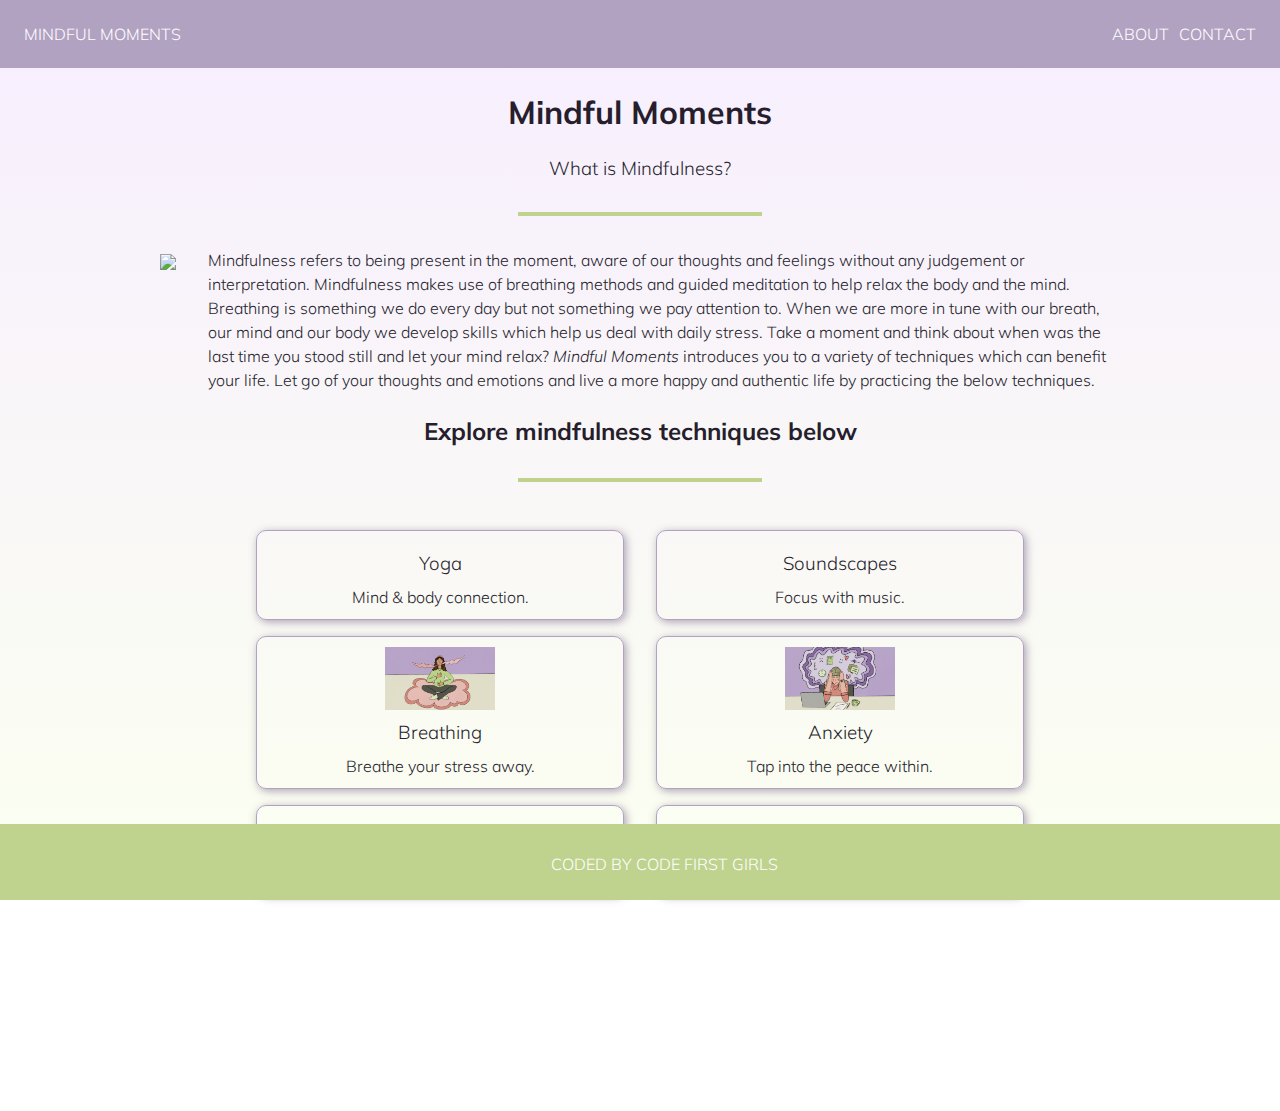
==== index.html @ fe435509 "Added images" ====
<!DOCTYPE html>
<html lang="en">
  <head>
    <meta charset="UTF-8" />
    <meta http-equiv="X-UA-Compatible" content="IE=edge" />
    <meta name="viewport" content="width=device-width, initial-scale=1.0" />
    <link href="styles/styles.css" rel="stylesheet" />
    <link href="styles/tablet.css" rel="stylesheet" />
    <link href="styles/mobile.css" rel="stylesheet" />

    <title>Document</title>
  </head>
  <body>
    <header>
      <nav>
        <li>
          <a href="index.html" class="logo"> MINDFUL MOMENTS</a>
        </li>
        <li>
          <a href="contact.html" class="contact">CONTACT</a>
        </li>
        <li>
          <a href="about.html" class="about">ABOUT</a>
        </li>
      </nav>
    </header>
    <h1>Mindful Moments</h1>
    <h3>What is Mindfulness?</h3>
    <hr />

    <div class="image-container">
      <img src="images/meditation.jpg" />
      <img />
      <p>
        Mindfulness refers to being present in the moment, aware of our thoughts
        and feelings without any judgement or interpretation. Mindfulness makes
        use of breathing methods and guided meditation to help relax the body
        and the mind. Breathing is something we do every day but not something
        we pay attention to. When we are more in tune with our breath, our mind
        and our body we develop skills which help us deal with daily stress.
        Take a moment and think about when was the last time you stood still and
        let your mind relax?
        <em>Mindful Moments</em> introduces you to a variety of techniques which
        can benefit your life. Let go of your thoughts and emotions and live a
        more happy and authentic life by practicing the below techniques.
      </p>
    </div>

    <h2>Explore mindfulness techniques below</h2>
    <hr />
    <div class="flexbox-container last-item">
      <div class="row">
        <div class="flex-item-1">
          <a href="yoga.html">
            <img src="images/yoga.jpg" alt="" />
            <h3>Yoga</h3>
            <p class="section-text">Mind & body connection.</p>
          </a>
        </div>

        <div class="flex-item-2">
          <a href="breathing.html">
            <img src="images/breathing.jpg" alt="" />
            <h3>Breathing</h3>
            <p class="section-text">Breathe your stress away.</p>
          </a>
        </div>

        <div class="flex-item-3">
          <a href="meditation.html">
            <img src="images/meditation.jpg" alt="" />
            <h3>Meditation</h3>
            <p class="section-text">Be in the present moment.</p>
          </a>
        </div>
      </div>

      <div class="row">
        <div class="flex-item-4">
          <a href="soundscapes.html">
            <img src="images/soundscapes.jpg" alt="" />
            <h3>Soundscapes</h3>
            <p class="section-text">Focus with music.</p>
          </a>
        </div>

        <div class="flex-item-5">
          <a href="anxiety.html">
            <img src="images/anxiety.jpg" alt="" />
            <h3>Anxiety</h3>
            <p class="section-text">Tap into the peace within.</p>
          </a>
        </div>

        <div class="flex-item-6">
          <a href="sleep.html">
            <img src="images/sleep.jpg" alt="" />
            <h3>Sleep</h3>
            <p class="section-text">Have a restful sleep.</p>
          </a>
        </div>
      </div>
    </div>

    <footer>
      CODED BY <a href="https://codefirstgirls.com">CODE FIRST GIRLS</a>
      <a
        href="https://github.com/laura-dumitru/code-first-girls-team-project"
        target="_blank"
      >
        <i class="fa fa-github"></i
      ></a>
    </footer>
    <script
      src="https://kit.fontawesome.com/3d72a2e9e3.js"
      crossorigin="anonymous"
    ></script>
    <script src="styles.js" crossorigin="anonymous"></script>
  </body>
</html>
---- styles/styles.css ----
@import url("https://fonts.googleapis.com/css2?family=Mulish:wght@300;700&display=swap");

* {
  margin: 0;
  padding: 0;
}
body {
  color: #261e2d;
  font-family: "Mulish", sans-serif;
  font-weight: 300;
  font-size: 18pts;
  background: linear-gradient(#f7eeff, #fbfff0);
  background-repeat: no-repeat;
  background-attachment: fixed;
}

nav {
  background-color: #b2a2c2;
  padding: 24px;
}
nav li {
  display: inline;
}
nav a {
  color: white;
  font-size: 16px;
  text-decoration: none;
}
.about,
.contact {
  position: relative;
  float: right;
}
.contact {
  margin-left: 10px;
}
input,
textarea {
  border: none !important;
  background-color: white !important;
}

h1,
h2,
h3 {
  text-align: center;
  margin: 24px 0;
}
h1,
h2 {
  font-weight: 700;
}
h1 {
  font-size: 40pts;
}
h2 {
  font-size: 18pts;
}
h3 {
  font-weight: 300;
  font-size: 24pts;
}

a {
  text-decoration: none;
  color: #261e2d;
}
a:hover {
  color: #6b5380;
}

img {
  display: block;
  margin: 0 auto;
}

hr {
  border: 2px solid #bfd38f;
  width: 240px;
  margin: 32px auto;
}
p {
  line-height: 1.5;
}

.flexbox-container,
.image-container {
  display: flex;
  flex-direction: row;
  max-width: 960px;
  margin: 0 auto;
}
.image-container img {
  max-height: 256px;
  margin-right: 16px;
  margin-top: 6px;
}

.flexbox-container {
  max-width: 800px;
  max-height: 500px;
}
.flexbox-container img {
  max-width: 30%;
  margin-top: 10px;
  margin-bottom: 10px;
}
.flexbox-container h3,
.flexbox-container p {
  text-align: center;
  margin: 0;
}
.flexbox-container h3:hover {
  color: #6b5380;
}
.section-text {
  text-align: center;
  padding: 10px;
}

.row {
  width: 50%;
}

.flex-item-1,
.flex-item-2,
.flex-item-3,
.flex-item-4,
.flex-item-5,
.flex-item-6 {
  border: 1px solid #b2a2c2;
  border-radius: 10px;
  box-shadow: 2px 2px 8px rgba(138, 121, 152, 0.7); /*#8a7998*/
  margin: 16px;
}

.videos,
.sleep-videos,
.sleep-steps {
  max-width: 40%;
  margin: 0 auto;
}

.videos h2 {
  text-align: center;
  margin: 24px;
}
.sleep-steps {
  max-width: 50%;
}

.sleep-steps li {
  list-style: none;
  text-align: left;
}
.sleep-steps li .fa {
  font-size: 24px;
  color: #b2a2c2;
  margin-right: 8px;
  line-height: 1.5;
}

iframe {
  padding: 32px 0;
  margin: 0 auto;
}

.last-item {
  margin-bottom: 200px;
}

footer {
  color: white;
  background-color: #bfd38f;
  padding: 24px;
  text-align: center;
  position: fixed;
  bottom: 0;
  width: 100%;
}
footer p {
  margin-bottom: 10px;
}
footer a {
  color: white;
}
footer .fa {
  font-size: 22px;
}

.yoga-container button:hover,
form button:hover {
  background-color: #6b5380;
}
.yoga-container {
  text-align: center;
  max-width: 800px;
  margin: 0 auto;
  padding: 10px;
}
.yoga-container h3 {
  margin: 16px;
}
.yoga-container button,
.image-container button {
  font-size: 14px;
  display: inline;
  background-color: #b2a2c2;
  color: white;
  transition: all 200ms ease-in-out;
  margin: 10px auto;
  margin-right: 10px;
  padding: 12px;
  border: 0;
  border-radius: 30px;
  width: 160px;
  outline: none;
  font-size: 14px;
  cursor: pointer;
}
.image-container button {
  margin: 0 auto;
  margin-bottom: 20px;
}

form {
  background-color: white;
  display: flex;
  flex-direction: column;
  font-size: 14px;
  width: 60%;
  margin: 6px;
  margin-left: 32px;
  max-width: 400px;
  border-radius: 10px;
  border: 1px solid #b2a2c2;
  box-shadow: 2px 2px 8px rgba(138, 121, 152, 0.7); /*#8a7998*/
}
form input,
form textarea {
  margin: 4px 0;
  padding: 10px;
  outline: none;
}
---- styles/tablet.css ----
@media only screen and (min-width: 414px) and (max-width: 768px) {
  body {
    font-size: 12px;
  }
  nav a {
    font-size: 14px;
  }

  h1 {
    color: green;
    font-size: 22px;
    margin: 14px;
  }
  h2 {
    font-size: 18px;
    margin: 12px;
  }

  hr {
    margin: 24px auto;
    width: 160px;
  }

  .image-container {
    flex-direction: column;
    margin: 16px;
  }
  .image-container img {
    max-width: 100%;
    margin-bottom: 16px;
  }

  .videos,
  .sleep-videos {
    max-width: 100%;
    margin: 0 24px;
  }
  .videos iframe,
  .sleep-videos iframe {
    max-width: 100%;
  }

  .yoga-container button {
    width: 144px;
    padding: 10px;
  }

  .last-item {
    margin-bottom: 160px;
  }
  .sleep-steps {
    max-width: 90%;
    margin: 0 32px;
  }
  .sleep-steps li .fa {
    font-size: 20px;
    margin-right: 4px;
  }
  form {
    margin: 0 auto;
    font-size: 12px;
    margin-top: 32px;
    width: 80%;
  }
  .image-container button {
    width: 120px;
    padding: 10px;
    font-size: 12px;
  }
  footer .fa {
    font-size: 20px;
  }
}
---- styles/mobile.css ----
@media only screen and (max-width: 414px) {
  body {
    font-size: 12px;
  }
  nav a {
    font-size: 12px;
    margin-right: 4px;
  }

  h1 {
    color: blue;
    font-size: 20px;
    margin: 10px;
  }
  h2 {
    font-size: 16px;
    margin: 12px;
  }

  hr {
    margin: 24px auto;
    width: 140px;
  }
  .image-container {
    flex-direction: column;
  }

  .image-container img {
    max-width: 100%;
    margin-bottom: 16px;
  }
  .image-container,
  .flexbox-container,
  .yoga-container,
  .sleep-container .sleep-steps {
    margin-left: 12px;
    margin-right: 12px;
  }
  .flex-item-1,
  .flex-item-2,
  .flex-item-3,
  .flex-item-4,
  .flex-item-5,
  .flex-item-6 {
    margin: 8px;
  }

  .videos,
  .sleep-videos {
    max-width: 100%;
    margin: 0 24px;
  }
  .videos iframe,
  .sleep-videos iframe {
    max-width: 100%;
  }
  .yoga-container {
    padding: 0;
  }
  .yoga-container button {
    padding: 8px;
    font-size: 12px;
    width: 100px;
  }

  .last-item {
    margin-bottom: 120px;
  }
  .sleep-steps {
    max-width: 90%;
    margin: 0 32px;
  }
  .sleep-steps li .fa {
    font-size: 16px;
    margin-right: 4px;
  }
  form {
    margin: 0 auto;
    font-size: 10px;
    margin-top: 24px;
    width: 90%;
  }
  .image-container button {
    width: 100px;
    padding: 10px;
    font-size: 10px;
  }

  footer .fa {
    font-size: 18px;
  }
}
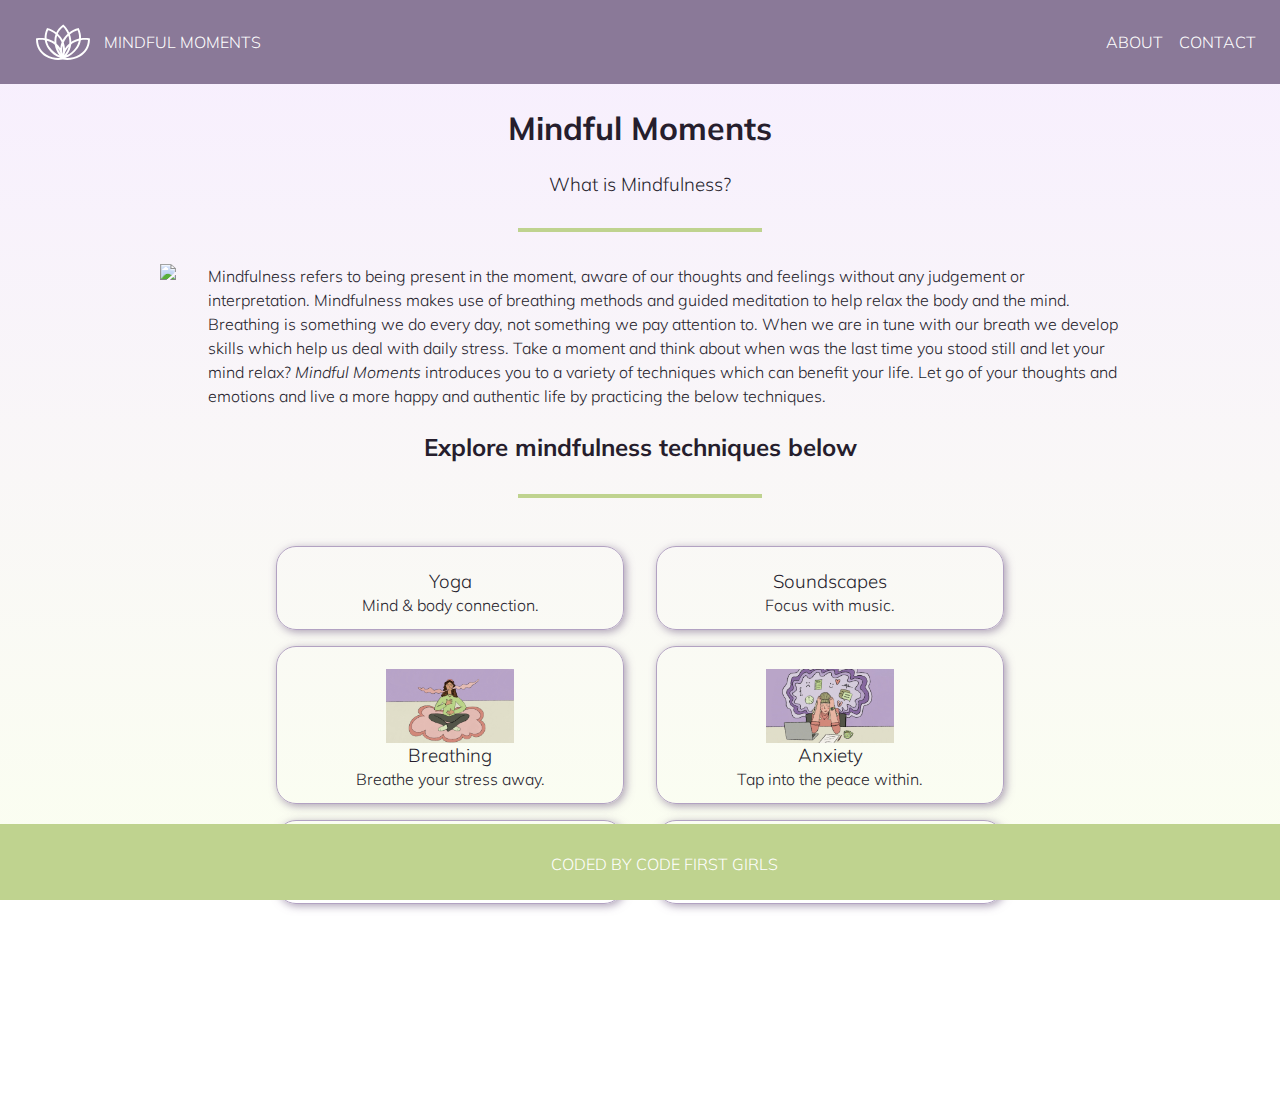
==== commit 67c55a69: "Updated content" ====
--- a/index.html
+++ b/index.html
@@ -13,15 +13,14 @@
   <body>
     <header>
       <nav>
-        <li>
-          <a href="index.html" class="logo"> MINDFUL MOMENTS</a>
-        </li>
-        <li>
-          <a href="contact.html" class="contact">CONTACT</a>
-        </li>
-        <li>
-          <a href="about.html" class="about">ABOUT</a>
-        </li>
+        <a href="index.html" class="logo">
+          <img src="images/logo-lotus-flower.svg" />
+          <p>MINDFUL MOMENTS</p>
+        </a>
+        <div>
+          <a href="about.html">ABOUT</a>
+          <a href="contact.html">CONTACT</a>
+        </div>
       </nav>
     </header>
     <h1>Mindful Moments</h1>
@@ -29,17 +28,15 @@
     <hr />
 
     <div class="image-container">
-      <img src="images/meditation.jpg" />
-      <img />
+      <img src="images/logo.svg" />
       <p>
         Mindfulness refers to being present in the moment, aware of our thoughts
         and feelings without any judgement or interpretation. Mindfulness makes
         use of breathing methods and guided meditation to help relax the body
-        and the mind. Breathing is something we do every day but not something
-        we pay attention to. When we are more in tune with our breath, our mind
-        and our body we develop skills which help us deal with daily stress.
-        Take a moment and think about when was the last time you stood still and
-        let your mind relax?
+        and the mind. Breathing is something we do every day, not something we
+        pay attention to. When we are in tune with our breath we develop skills
+        which help us deal with daily stress. Take a moment and think about when
+        was the last time you stood still and let your mind relax?
         <em>Mindful Moments</em> introduces you to a variety of techniques which
         can benefit your life. Let go of your thoughts and emotions and live a
         more happy and authentic life by practicing the below techniques.
--- a/styles/styles.css
+++ b/styles/styles.css
@@ -15,25 +15,32 @@
 }
 
 nav {
-  background-color: #b2a2c2;
+  background-color: #8a7998;
+  display: flex;
+  justify-content: space-between;
+  align-items: center;
   padding: 24px;
 }
-nav li {
-  display: inline;
-}
 nav a {
-  color: white;
   font-size: 16px;
   text-decoration: none;
-}
-.about,
-.contact {
-  position: relative;
-  float: right;
-}
-.contact {
-  margin-left: 10px;
-}
+  color: white;
+  margin-left: 12px;
+}
+.logo {
+  display: flex;
+  justify-content: flex-start;
+  align-items: center;
+  gap: 12px;
+  font-size: 16px;
+}
+.logo img {
+  max-height: 36px;
+}
+.logo p {
+  white-space: nowrap;
+}
+
 input,
 textarea {
   border: none !important;
@@ -46,6 +53,10 @@
   text-align: center;
   margin: 24px 0;
 }
+.yoga-container h3:first-child {
+  margin-top: 0;
+}
+
 h1,
 h2 {
   font-weight: 700;
@@ -65,13 +76,9 @@
   text-decoration: none;
   color: #261e2d;
 }
-a:hover {
-  color: #6b5380;
-}
 
 img {
   display: block;
-  margin: 0 auto;
 }
 
 hr {
@@ -84,26 +91,27 @@
 }
 
 .flexbox-container,
-.image-container {
+.image-container,
+.image-container-contact {
   display: flex;
   flex-direction: row;
   max-width: 960px;
   margin: 0 auto;
 }
-.image-container img {
+.image-container img,
+.image-container-contact img {
   max-height: 256px;
-  margin-right: 16px;
-  margin-top: 6px;
+  margin-right: 32px;
 }
 
 .flexbox-container {
-  max-width: 800px;
+  max-width: 760px;
   max-height: 500px;
 }
 .flexbox-container img {
-  max-width: 30%;
+  max-width: 40%;
+  margin: 0 auto;
   margin-top: 10px;
-  margin-bottom: 10px;
 }
 .flexbox-container h3,
 .flexbox-container p {
@@ -113,9 +121,21 @@
 .flexbox-container h3:hover {
   color: #6b5380;
 }
-.section-text {
-  text-align: center;
-  padding: 10px;
+.flexbox-container a:hover {
+  color: #8a7998;
+}
+
+.meditation-container,
+.sleep-container {
+  display: flex;
+  max-width: 960px;
+  margin: 0 auto;
+}
+.sleep-container {
+  display: flex;
+}
+.column-left {
+  margin-right: 16px;
 }
 
 .row {
@@ -129,14 +149,14 @@
 .flex-item-5,
 .flex-item-6 {
   border: 1px solid #b2a2c2;
-  border-radius: 10px;
+  border-radius: 20px;
   box-shadow: 2px 2px 8px rgba(138, 121, 152, 0.7); /*#8a7998*/
   margin: 16px;
+  padding: 12px;
 }
 
 .videos,
-.sleep-videos,
-.sleep-steps {
+.sleep-videos {
   max-width: 40%;
   margin: 0 auto;
 }
@@ -145,19 +165,15 @@
   text-align: center;
   margin: 24px;
 }
-.sleep-steps {
-  max-width: 50%;
-}
-
-.sleep-steps li {
-  list-style: none;
-  text-align: left;
-}
-.sleep-steps li .fa {
+
+.sleep-container .fa {
   font-size: 24px;
-  color: #b2a2c2;
-  margin-right: 8px;
+  color: #d2897b;
+  margin-right: 6px;
   line-height: 1.5;
+}
+.step {
+  padding: 6px;
 }
 
 iframe {
@@ -173,8 +189,8 @@
   color: white;
   background-color: #bfd38f;
   padding: 24px;
-  text-align: center;
   position: fixed;
+  text-align: center;
   bottom: 0;
   width: 100%;
 }
@@ -183,6 +199,9 @@
 }
 footer a {
   color: white;
+}
+footer a:hover {
+  color: #8a7998;
 }
 footer .fa {
   font-size: 22px;
@@ -198,11 +217,10 @@
   margin: 0 auto;
   padding: 10px;
 }
-.yoga-container h3 {
-  margin: 16px;
-}
+
 .yoga-container button,
-.image-container button {
+.image-container button,
+.image-container-contact button {
   font-size: 14px;
   display: inline;
   background-color: #b2a2c2;
@@ -210,7 +228,7 @@
   transition: all 200ms ease-in-out;
   margin: 10px auto;
   margin-right: 10px;
-  padding: 12px;
+  padding: 16px;
   border: 0;
   border-radius: 30px;
   width: 160px;
@@ -218,27 +236,30 @@
   font-size: 14px;
   cursor: pointer;
 }
-.image-container button {
+.image-container button,
+.image-container-contact button {
   margin: 0 auto;
   margin-bottom: 20px;
 }
 
 form {
-  background-color: white;
   display: flex;
   flex-direction: column;
   font-size: 14px;
+  background-color: white;
   width: 60%;
-  margin: 6px;
-  margin-left: 32px;
-  max-width: 400px;
-  border-radius: 10px;
+  overflow: hidden;
+  max-width: 448px;
+  padding: 0 16px;
+  border-radius: 20px;
   border: 1px solid #b2a2c2;
   box-shadow: 2px 2px 8px rgba(138, 121, 152, 0.7); /*#8a7998*/
 }
 form input,
 form textarea {
-  margin: 4px 0;
+  font-family: "Mulish", sans-serif;
+  margin: 16px 0;
   padding: 10px;
   outline: none;
-}
+  resize: none;
+}
--- a/styles/tablet.css
+++ b/styles/tablet.css
@@ -44,6 +44,9 @@
     width: 144px;
     padding: 10px;
   }
+  .yoga-container h3 {
+    margin: 16px;
+  }
 
   .last-item {
     margin-bottom: 160px;
@@ -67,6 +70,9 @@
     padding: 10px;
     font-size: 12px;
   }
+  footer {
+    text-align: center;
+  }
   footer .fa {
     font-size: 20px;
   }
--- a/styles/mobile.css
+++ b/styles/mobile.css
@@ -2,9 +2,16 @@
   body {
     font-size: 12px;
   }
+
+  nav {
+    padding: 16px;
+  }
   nav a {
     font-size: 12px;
-    margin-right: 4px;
+  }
+  .logo p {
+    font-size: 12px;
+    white-space: normal;
   }
 
   h1 {
@@ -24,17 +31,24 @@
   .image-container {
     flex-direction: column;
   }
+  .image-container p {
+    margin-top: 12px;
+  }
 
   .image-container img {
     max-width: 100%;
     margin-bottom: 16px;
+    margin-right: 0;
   }
   .image-container,
   .flexbox-container,
   .yoga-container,
-  .sleep-container .sleep-steps {
-    margin-left: 12px;
-    margin-right: 12px;
+  .sleep-container {
+    margin-left: 14px;
+    margin-right: 14px;
+  }
+  .flexbox-container img {
+    margin-top: 10px;
   }
   .flex-item-1,
   .flex-item-2,
@@ -66,11 +80,11 @@
   .last-item {
     margin-bottom: 120px;
   }
-  .sleep-steps {
-    max-width: 90%;
-    margin: 0 32px;
+  .step {
+    padding: 4px;
   }
-  .sleep-steps li .fa {
+  .step .fa,
+  .fa-clock:before {
     font-size: 16px;
     margin-right: 4px;
   }
@@ -85,7 +99,9 @@
     padding: 10px;
     font-size: 10px;
   }
-
+  footer {
+    text-align: center;
+  }
   footer .fa {
     font-size: 18px;
   }
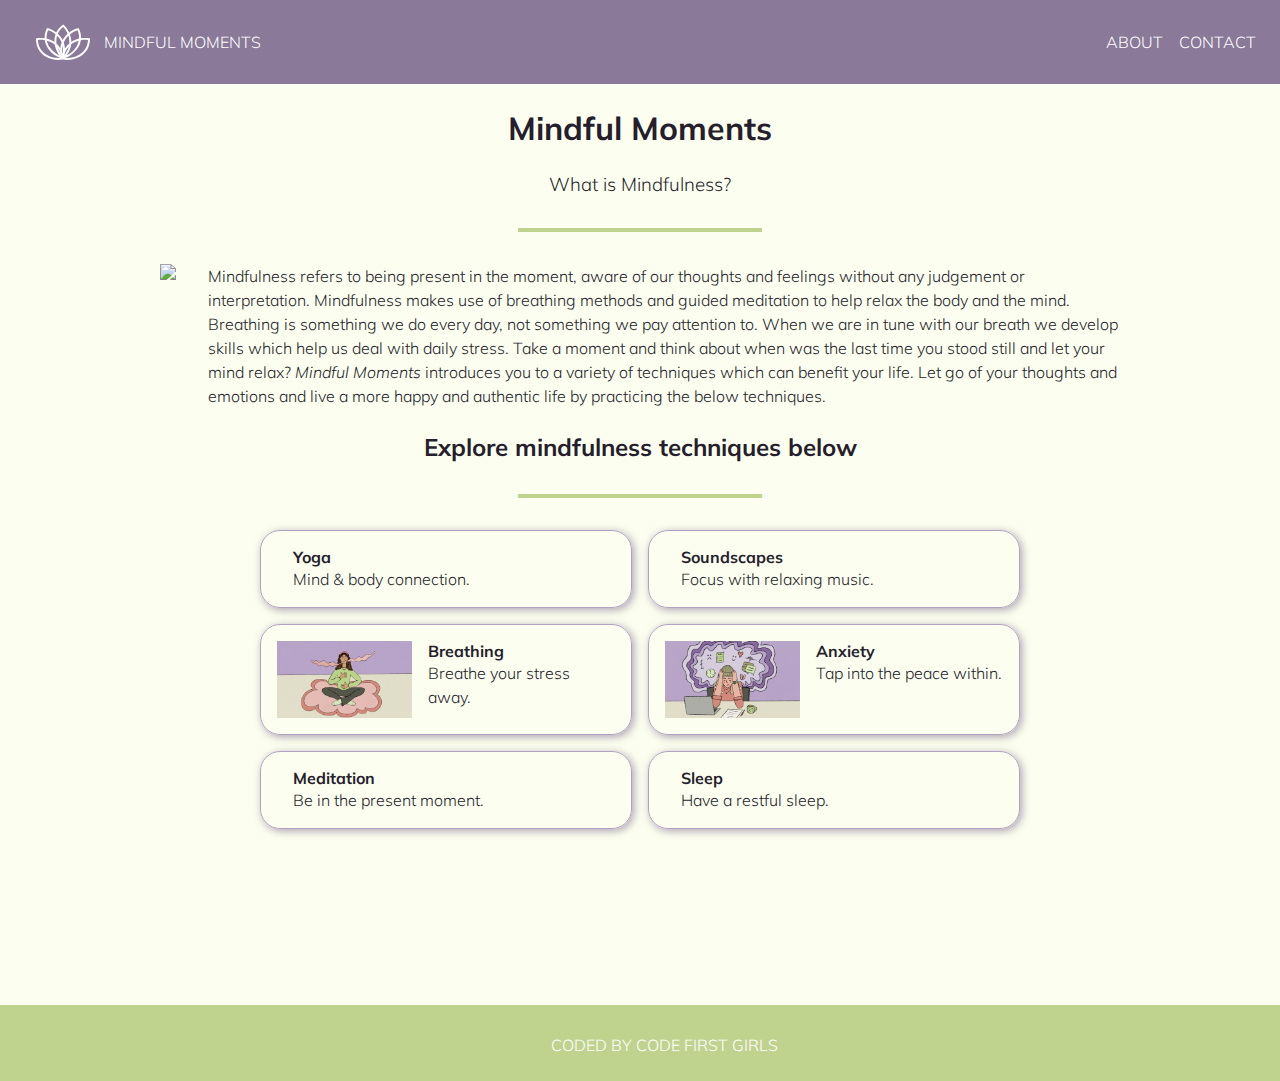
==== commit f752fac4: "Changed the layout of the flexbox container" ====
--- a/index.html
+++ b/index.html
@@ -47,55 +47,51 @@
     <hr />
     <div class="flexbox-container last-item">
       <div class="row">
-        <div class="flex-item-1">
-          <a href="yoga.html">
-            <img src="images/yoga.jpg" alt="" />
-            <h3>Yoga</h3>
+        <a href="yoga.html">
+          <img src="images/yoga.jpg" alt="" />
+          <div>
+            <h4>Yoga</h4>
             <p class="section-text">Mind & body connection.</p>
-          </a>
-        </div>
-
-        <div class="flex-item-2">
-          <a href="breathing.html">
-            <img src="images/breathing.jpg" alt="" />
-            <h3>Breathing</h3>
+          </div>
+        </a>
+        <a href="breathing.html">
+          <img src="images/breathing.jpg" alt="" />
+          <div>
+            <h4>Breathing</h4>
             <p class="section-text">Breathe your stress away.</p>
-          </a>
-        </div>
-
-        <div class="flex-item-3">
-          <a href="meditation.html">
-            <img src="images/meditation.jpg" alt="" />
-            <h3>Meditation</h3>
+          </div>
+        </a>
+        <a href="meditation.html">
+          <img src="images/meditation.jpg" alt="" />
+          <div>
+            <h4>Meditation</h4>
             <p class="section-text">Be in the present moment.</p>
-          </a>
-        </div>
+          </div>
+        </a>
       </div>
 
       <div class="row">
-        <div class="flex-item-4">
-          <a href="soundscapes.html">
-            <img src="images/soundscapes.jpg" alt="" />
-            <h3>Soundscapes</h3>
-            <p class="section-text">Focus with music.</p>
-          </a>
-        </div>
-
-        <div class="flex-item-5">
-          <a href="anxiety.html">
-            <img src="images/anxiety.jpg" alt="" />
-            <h3>Anxiety</h3>
+        <a href="soundscapes.html">
+          <img src="images/soundscapes.jpg" alt="" />
+          <div>
+            <h4>Soundscapes</h4>
+            <p class="section-text">Focus with relaxing music.</p>
+          </div>
+        </a>
+        <a href="anxiety.html">
+          <img src="images/anxiety.jpg" alt="" />
+          <div>
+            <h4>Anxiety</h4>
             <p class="section-text">Tap into the peace within.</p>
-          </a>
-        </div>
-
-        <div class="flex-item-6">
-          <a href="sleep.html">
-            <img src="images/sleep.jpg" alt="" />
-            <h3>Sleep</h3>
+          </div>
+        </a>
+        <a href="sleep.html">
+          <img src="images/sleep.jpg" alt="" />
+          <div>
+            <h4>Sleep</h4>
             <p class="section-text">Have a restful sleep.</p>
-          </a>
-        </div>
+          </div>
+        </a>
       </div>
     </div>
 
@@ -112,6 +108,5 @@
       src="https://kit.fontawesome.com/3d72a2e9e3.js"
       crossorigin="anonymous"
     ></script>
-    <script src="styles.js" crossorigin="anonymous"></script>
   </body>
 </html>
--- a/styles/styles.css
+++ b/styles/styles.css
@@ -9,9 +9,11 @@
   font-family: "Mulish", sans-serif;
   font-weight: 300;
   font-size: 18pts;
-  background: linear-gradient(#f7eeff, #fbfff0);
+  background-image: url("../images/background.svg");
   background-repeat: no-repeat;
-  background-attachment: fixed;
+  background-size: 100%;
+  background-position: right 56px;
+  background-color: #fcffef;
 }
 
 nav {
@@ -54,7 +56,7 @@
   margin: 24px 0;
 }
 .yoga-container h3:first-child {
-  margin-top: 0;
+  margin-top: 16px;
 }
 
 h1,
@@ -97,6 +99,7 @@
   flex-direction: row;
   max-width: 960px;
   margin: 0 auto;
+  padding: 0 16px;
 }
 .image-container img,
 .image-container-contact img {
@@ -107,15 +110,15 @@
 .flexbox-container {
   max-width: 760px;
   max-height: 500px;
+  gap: 16px;
 }
 .flexbox-container img {
   max-width: 40%;
-  margin: 0 auto;
-  margin-top: 10px;
+  margin-right: 16px;
 }
 .flexbox-container h3,
 .flexbox-container p {
-  text-align: center;
+  text-align: left;
   margin: 0;
 }
 .flexbox-container h3:hover {
@@ -124,6 +127,14 @@
 .flexbox-container a:hover {
   color: #8a7998;
 }
+.flexbox-container a {
+  display: flex;
+  margin-bottom: 16px;
+  padding: 16px;
+  border-radius: 20px;
+  border: 1px solid #b2a2c2;
+  box-shadow: 2px 2px 8px rgba(138, 121, 152, 0.7); /*#8a7998*/
+}
 
 .meditation-container,
 .sleep-container {
@@ -131,28 +142,14 @@
   max-width: 960px;
   margin: 0 auto;
 }
+.meditation-container p {
+  margin-bottom: 6px;
+}
 .sleep-container {
   display: flex;
 }
 .column-left {
   margin-right: 16px;
-}
-
-.row {
-  width: 50%;
-}
-
-.flex-item-1,
-.flex-item-2,
-.flex-item-3,
-.flex-item-4,
-.flex-item-5,
-.flex-item-6 {
-  border: 1px solid #b2a2c2;
-  border-radius: 20px;
-  box-shadow: 2px 2px 8px rgba(138, 121, 152, 0.7); /*#8a7998*/
-  margin: 16px;
-  padding: 12px;
 }
 
 .videos,
@@ -166,7 +163,8 @@
   margin: 24px;
 }
 
-.sleep-container .fa {
+.sleep-container .fa,
+.meditation-container .fa {
   font-size: 24px;
   color: #d2897b;
   margin-right: 6px;
@@ -181,18 +179,13 @@
   margin: 0 auto;
 }
 
-.last-item {
-  margin-bottom: 200px;
-}
-
 footer {
   color: white;
   background-color: #bfd38f;
   padding: 24px;
-  position: fixed;
-  text-align: center;
-  bottom: 0;
+  text-align: center;
   width: 100%;
+  margin-top: 160px;
 }
 footer p {
   margin-bottom: 10px;
@@ -236,6 +229,7 @@
   font-size: 14px;
   cursor: pointer;
 }
+
 .image-container button,
 .image-container-contact button {
   margin: 0 auto;
@@ -245,7 +239,6 @@
 form {
   display: flex;
   flex-direction: column;
-  font-size: 14px;
   background-color: white;
   width: 60%;
   overflow: hidden;
@@ -263,3 +256,13 @@
   outline: none;
   resize: none;
 }
+.about-us {
+  max-width: 960px;
+  margin: 0 auto;
+}
+.text {
+  text-align: left;
+  max-width: 960px;
+  margin: 0 auto;
+  display: block;
+}
--- a/styles/tablet.css
+++ b/styles/tablet.css
@@ -1,6 +1,7 @@
 @media only screen and (min-width: 414px) and (max-width: 768px) {
   body {
     font-size: 12px;
+    background: linear-gradient(#f7eeff, #fbfff0);
   }
   nav a {
     font-size: 14px;
@@ -20,6 +21,13 @@
     margin: 24px auto;
     width: 160px;
   }
+  .logo img {
+    max-height: 24px;
+  }
+  .logo p {
+    font-size: 14px;
+    white-space: normal;
+  }
 
   .image-container {
     flex-direction: column;
@@ -28,6 +36,10 @@
   .image-container img {
     max-width: 100%;
     margin-bottom: 16px;
+    margin-right: 0;
+  }
+  .image-container p {
+    margin-top: 12px;
   }
 
   .videos,
@@ -47,21 +59,24 @@
   .yoga-container h3 {
     margin: 16px;
   }
+  .sleep-container,
+  .meditation-container {
+    margin: 16px;
+  }
 
   .last-item {
     margin-bottom: 160px;
   }
-  .sleep-steps {
-    max-width: 90%;
-    margin: 0 32px;
+  .step {
+    padding: 6px;
   }
-  .sleep-steps li .fa {
-    font-size: 20px;
+  .step .fa,
+  .fa-clock:before {
+    font-size: 18px;
     margin-right: 4px;
   }
   form {
     margin: 0 auto;
-    font-size: 12px;
     margin-top: 32px;
     width: 80%;
   }
@@ -77,3 +92,13 @@
     font-size: 20px;
   }
 }
+.about-us p {
+  margin: 16px;
+}
+
+.text {
+  margin: 16px;
+}
+.meditation-container .fa {
+  font-size: 18px;
+}
--- a/styles/mobile.css
+++ b/styles/mobile.css
@@ -1,6 +1,7 @@
 @media only screen and (max-width: 414px) {
   body {
     font-size: 12px;
+    background: linear-gradient(#f7eeff, #fbfff0);
   }
 
   nav {
@@ -8,6 +9,11 @@
   }
   nav a {
     font-size: 12px;
+    margin-left: 0;
+    margin-right: 4px;
+  }
+  .logo img {
+    max-height: 24px;
   }
   .logo p {
     font-size: 12px;
@@ -43,7 +49,8 @@
   .image-container,
   .flexbox-container,
   .yoga-container,
-  .sleep-container {
+  .sleep-container,
+  .meditation-container {
     margin-left: 14px;
     margin-right: 14px;
   }
@@ -90,19 +97,26 @@
   }
   form {
     margin: 0 auto;
-    font-size: 10px;
     margin-top: 24px;
     width: 90%;
   }
+
   .image-container button {
-    width: 100px;
-    padding: 10px;
+    width: 120px;
+    padding: 12px;
     font-size: 10px;
   }
-  footer {
-    text-align: center;
-  }
+
   footer .fa {
     font-size: 18px;
   }
+  .about-us p {
+    margin: 16px;
+  }
+  .text {
+    margin: 16px;
+  }
+  .meditation-container .fa {
+    font-size: 16px;
+  }
 }
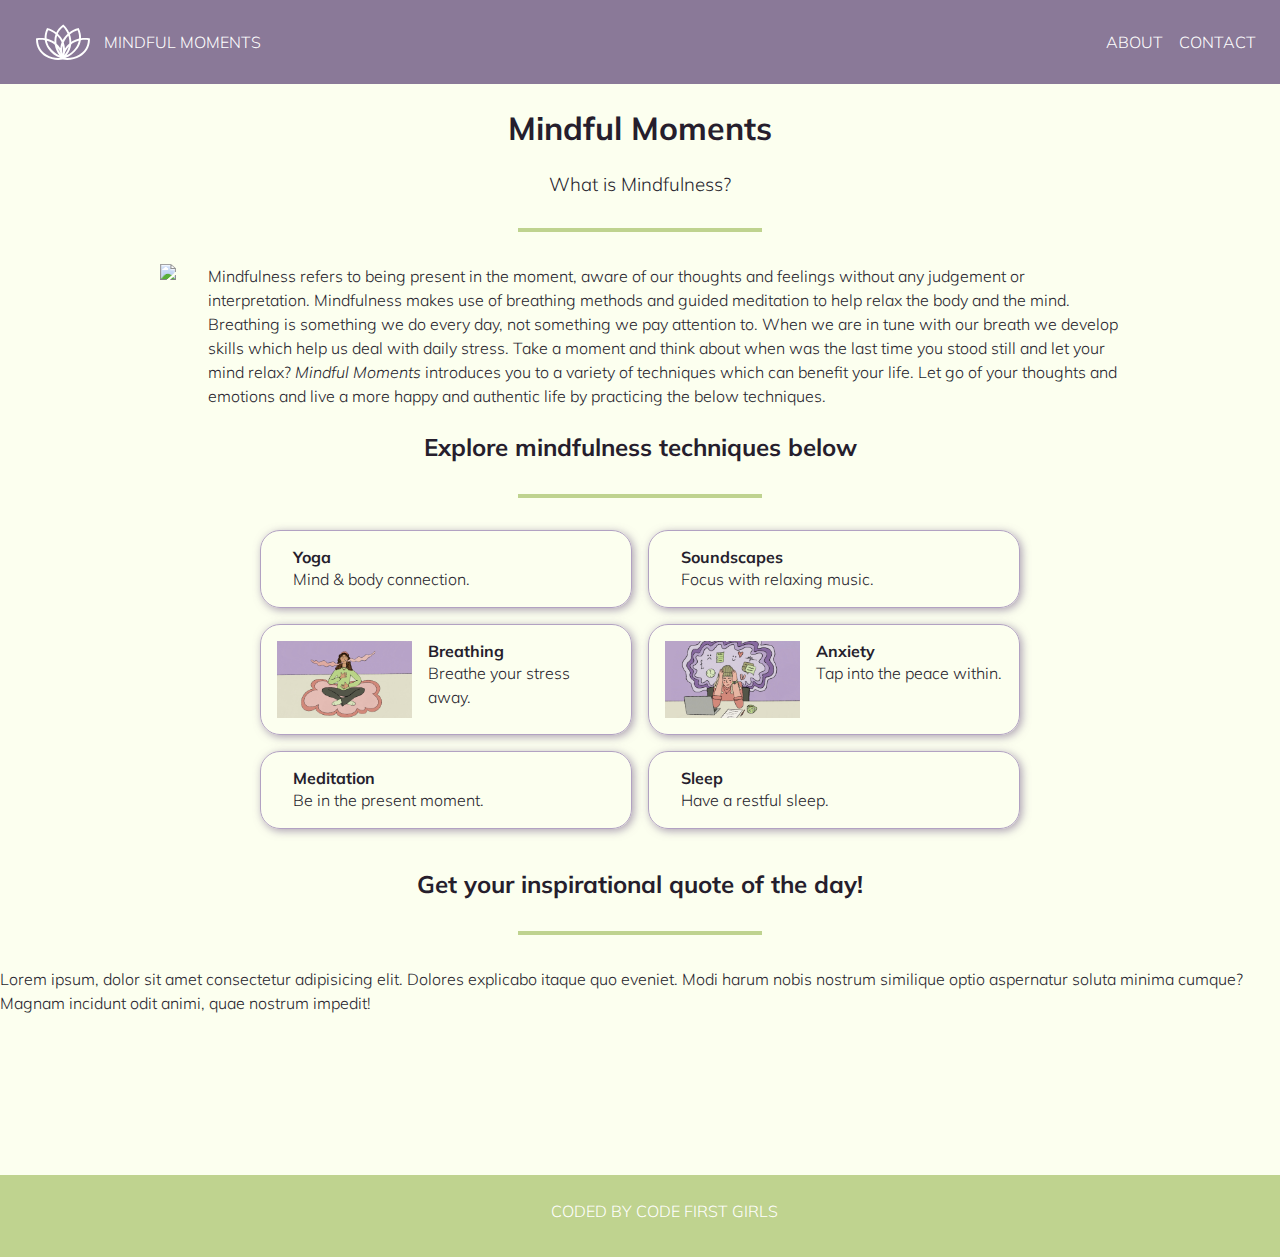
==== commit 42c88191: "Added inspirational quote to homepage" ====
--- a/index.html
+++ b/index.html
@@ -10,6 +10,7 @@
 
     <title>Document</title>
   </head>
+
   <body>
     <header>
       <nav>
@@ -45,7 +46,7 @@
 
     <h2>Explore mindfulness techniques below</h2>
     <hr />
-    <div class="flexbox-container last-item">
+    <div class="flexbox-container">
       <div class="row">
         <a href="yoga.html">
           <img src="images/yoga.jpg" alt="" />
@@ -95,8 +96,17 @@
       </div>
     </div>
 
+    <h2 class="quote-header">Get your inspirational quote of the day!</h2>
+    <hr />
+    <p id="quote">
+      Lorem ipsum, dolor sit amet consectetur adipisicing elit. Dolores
+      explicabo itaque quo eveniet. Modi harum nobis nostrum similique optio
+      aspernatur soluta minima cumque? Magnam incidunt odit animi, quae nostrum
+      impedit!
+    </p>
+
     <footer>
-      CODED BY <a href="https://codefirstgirls.com">CODE FIRST GIRLS</a>
+      <p>CODED BY <a href="https://codefirstgirls.com">CODE FIRST GIRLS</a></p>
       <a
         href="https://github.com/laura-dumitru/code-first-girls-team-project"
         target="_blank"
@@ -108,5 +118,6 @@
       src="https://kit.fontawesome.com/3d72a2e9e3.js"
       crossorigin="anonymous"
     ></script>
+    <script src="index.js"></script>
   </body>
 </html>
--- a/styles/mobile.css
+++ b/styles/mobile.css
@@ -46,24 +46,10 @@
     margin-bottom: 16px;
     margin-right: 0;
   }
-  .image-container,
-  .flexbox-container,
-  .yoga-container,
-  .sleep-container,
-  .meditation-container {
-    margin-left: 14px;
-    margin-right: 14px;
-  }
-  .flexbox-container img {
-    margin-top: 10px;
-  }
-  .flex-item-1,
-  .flex-item-2,
-  .flex-item-3,
-  .flex-item-4,
-  .flex-item-5,
-  .flex-item-6 {
-    margin: 8px;
+
+  .flexbox-container {
+    flex-direction: column;
+    gap: 0;
   }
 
   .videos,
@@ -107,6 +93,9 @@
     font-size: 10px;
   }
 
+  footer {
+    margin-top: 320px;
+  }
   footer .fa {
     font-size: 18px;
   }
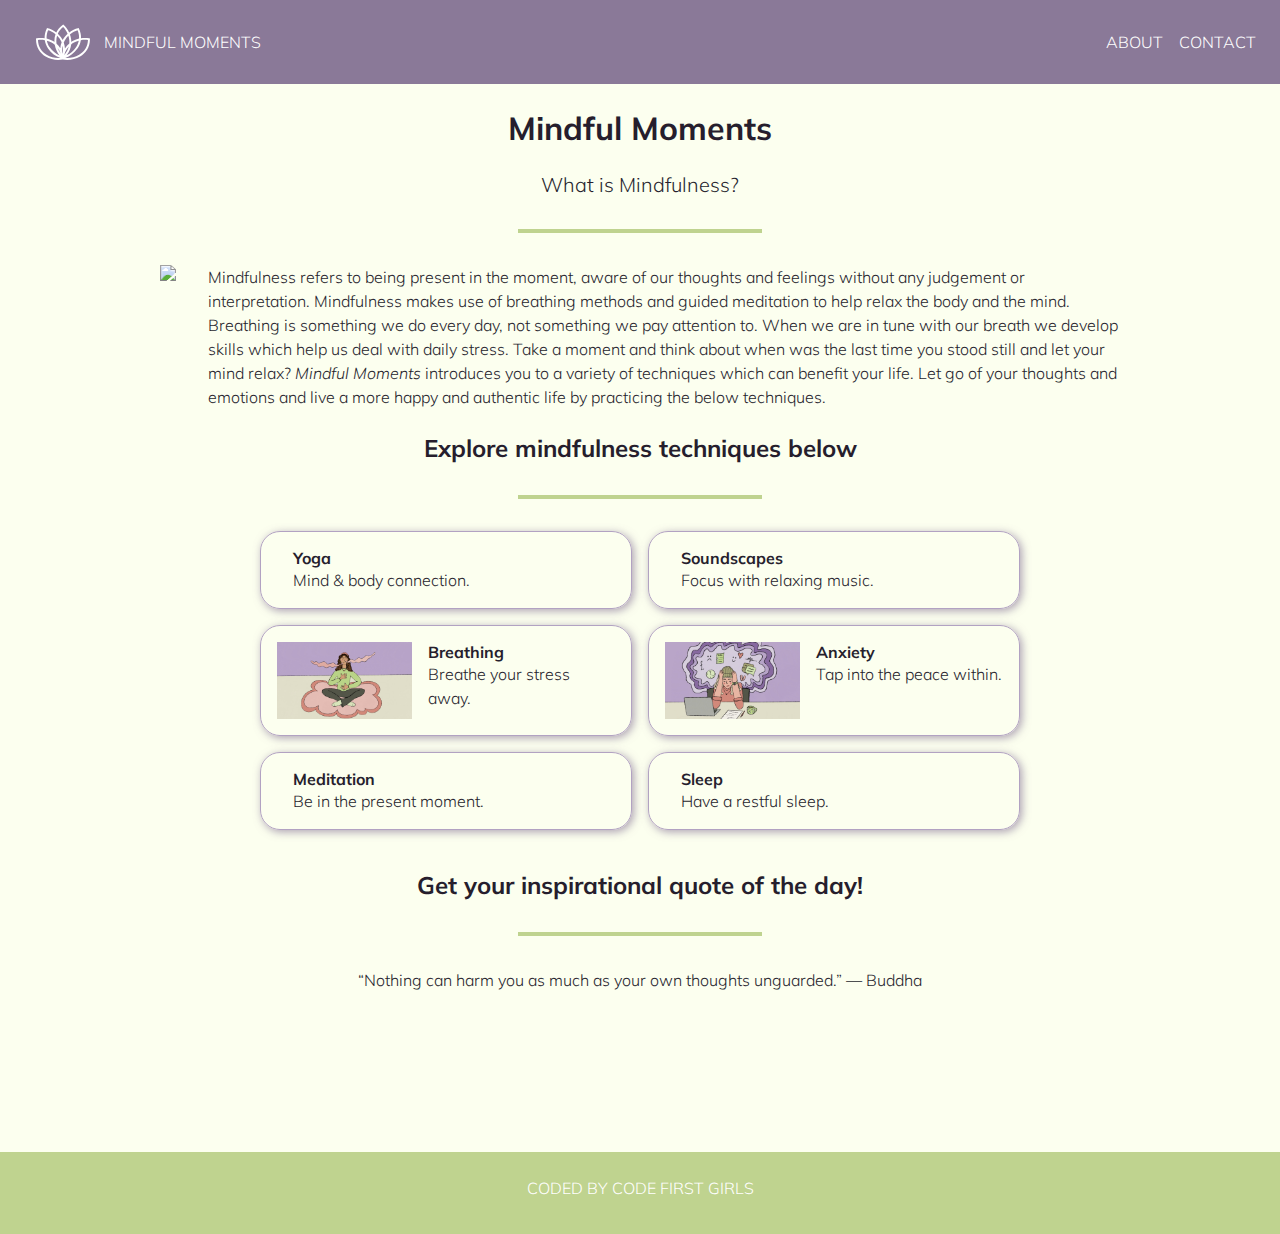
==== commit d6cfa95a: "Added main container to page" ====
--- a/index.html
+++ b/index.html
@@ -24,86 +24,92 @@
         </div>
       </nav>
     </header>
-    <h1>Mindful Moments</h1>
-    <h3>What is Mindfulness?</h3>
-    <hr />
 
-    <div class="image-container">
-      <img src="images/logo.svg" />
-      <p>
-        Mindfulness refers to being present in the moment, aware of our thoughts
-        and feelings without any judgement or interpretation. Mindfulness makes
-        use of breathing methods and guided meditation to help relax the body
-        and the mind. Breathing is something we do every day, not something we
-        pay attention to. When we are in tune with our breath we develop skills
-        which help us deal with daily stress. Take a moment and think about when
-        was the last time you stood still and let your mind relax?
-        <em>Mindful Moments</em> introduces you to a variety of techniques which
-        can benefit your life. Let go of your thoughts and emotions and live a
-        more happy and authentic life by practicing the below techniques.
+    <div class="main-container">
+      <h1>Mindful Moments</h1>
+      <h3>What is Mindfulness?</h3>
+      <hr />
+
+      <div class="image-container">
+        <img src="images/logo.svg" />
+        <p>
+          Mindfulness refers to being present in the moment, aware of our
+          thoughts and feelings without any judgement or interpretation.
+          Mindfulness makes use of breathing methods and guided meditation to
+          help relax the body and the mind. Breathing is something we do every
+          day, not something we pay attention to. When we are in tune with our
+          breath we develop skills which help us deal with daily stress. Take a
+          moment and think about when was the last time you stood still and let
+          your mind relax?
+          <em>Mindful Moments</em> introduces you to a variety of techniques
+          which can benefit your life. Let go of your thoughts and emotions and
+          live a more happy and authentic life by practicing the below
+          techniques.
+        </p>
+      </div>
+
+      <h2>Explore mindfulness techniques below</h2>
+      <hr />
+
+      <div class="flexbox-container">
+        <div class="row">
+          <a href="yoga.html">
+            <img src="images/yoga.jpg" alt="" />
+            <div>
+              <h4>Yoga</h4>
+              <p class="section-text">Mind & body connection.</p>
+            </div>
+          </a>
+          <a href="breathing.html">
+            <img src="images/breathing.jpg" alt="" />
+            <div>
+              <h4>Breathing</h4>
+              <p class="section-text">Breathe your stress away.</p>
+            </div>
+          </a>
+          <a href="meditation.html">
+            <img src="images/meditation.jpg" alt="" />
+            <div>
+              <h4>Meditation</h4>
+              <p class="section-text">Be in the present moment.</p>
+            </div>
+          </a>
+        </div>
+
+        <div class="row">
+          <a href="soundscapes.html">
+            <img src="images/soundscapes.jpg" alt="" />
+            <div>
+              <h4>Soundscapes</h4>
+              <p class="section-text">Focus with relaxing music.</p>
+            </div>
+          </a>
+          <a href="anxiety.html">
+            <img src="images/anxiety.jpg" alt="" />
+            <div>
+              <h4>Anxiety</h4>
+              <p class="section-text">Tap into the peace within.</p>
+            </div>
+          </a>
+          <a href="sleep.html">
+            <img src="images/sleep.jpg" alt="" />
+            <div>
+              <h4>Sleep</h4>
+              <p class="section-text">Have a restful sleep.</p>
+            </div>
+          </a>
+        </div>
+      </div>
+
+      <h2 class="quote-header">Get your inspirational quote of the day!</h2>
+      <hr />
+      <p id="quote">
+        Lorem ipsum, dolor sit amet consectetur adipisicing elit. Dolores
+        explicabo itaque quo eveniet. Modi harum nobis nostrum similique optio
+        aspernatur soluta minima cumque? Magnam incidunt odit animi, quae
+        nostrum impedit!
       </p>
     </div>
-
-    <h2>Explore mindfulness techniques below</h2>
-    <hr />
-    <div class="flexbox-container">
-      <div class="row">
-        <a href="yoga.html">
-          <img src="images/yoga.jpg" alt="" />
-          <div>
-            <h4>Yoga</h4>
-            <p class="section-text">Mind & body connection.</p>
-          </div>
-        </a>
-        <a href="breathing.html">
-          <img src="images/breathing.jpg" alt="" />
-          <div>
-            <h4>Breathing</h4>
-            <p class="section-text">Breathe your stress away.</p>
-          </div>
-        </a>
-        <a href="meditation.html">
-          <img src="images/meditation.jpg" alt="" />
-          <div>
-            <h4>Meditation</h4>
-            <p class="section-text">Be in the present moment.</p>
-          </div>
-        </a>
-      </div>
-
-      <div class="row">
-        <a href="soundscapes.html">
-          <img src="images/soundscapes.jpg" alt="" />
-          <div>
-            <h4>Soundscapes</h4>
-            <p class="section-text">Focus with relaxing music.</p>
-          </div>
-        </a>
-        <a href="anxiety.html">
-          <img src="images/anxiety.jpg" alt="" />
-          <div>
-            <h4>Anxiety</h4>
-            <p class="section-text">Tap into the peace within.</p>
-          </div>
-        </a>
-        <a href="sleep.html">
-          <img src="images/sleep.jpg" alt="" />
-          <div>
-            <h4>Sleep</h4>
-            <p class="section-text">Have a restful sleep.</p>
-          </div>
-        </a>
-      </div>
-    </div>
-
-    <h2 class="quote-header">Get your inspirational quote of the day!</h2>
-    <hr />
-    <p id="quote">
-      Lorem ipsum, dolor sit amet consectetur adipisicing elit. Dolores
-      explicabo itaque quo eveniet. Modi harum nobis nostrum similique optio
-      aspernatur soluta minima cumque? Magnam incidunt odit animi, quae nostrum
-      impedit!
-    </p>
 
     <footer>
       <p>CODED BY <a href="https://codefirstgirls.com">CODE FIRST GIRLS</a></p>
@@ -114,6 +120,7 @@
         <i class="fa fa-github"></i
       ></a>
     </footer>
+
     <script
       src="https://kit.fontawesome.com/3d72a2e9e3.js"
       crossorigin="anonymous"
--- a/styles/styles.css
+++ b/styles/styles.css
@@ -8,7 +8,7 @@
   color: #261e2d;
   font-family: "Mulish", sans-serif;
   font-weight: 300;
-  font-size: 18pts;
+  font-size: 16px;
   background-image: url("../images/background.svg");
   background-repeat: no-repeat;
   background-size: 100%;
@@ -16,6 +16,11 @@
   background-color: #fcffef;
 }
 
+.main-container {
+  padding: 0 16px;
+  max-width: 100vw;
+}
+
 nav {
   background-color: #8a7998;
   display: flex;
@@ -43,55 +48,51 @@
   white-space: nowrap;
 }
 
+h1,
+h2,
+h3 {
+  text-align: center;
+  margin: 24px 0;
+}
+
+h1,
+h2 {
+  font-weight: 700;
+}
+h1 {
+  font-size: 32px;
+}
+h2 {
+  font-size: 24px;
+}
+h3 {
+  font-weight: 300;
+  font-size: 20px;
+}
+
+a {
+  text-decoration: none;
+  color: #261e2d;
+}
+
+img {
+  display: block;
+}
+
+hr {
+  border: 2px solid #bfd38f;
+  width: 240px;
+  margin: 32px auto;
+}
+p {
+  line-height: 1.5;
+}
 input,
 textarea {
   border: none !important;
   background-color: white !important;
 }
 
-h1,
-h2,
-h3 {
-  text-align: center;
-  margin: 24px 0;
-}
-.yoga-container h3:first-child {
-  margin-top: 16px;
-}
-
-h1,
-h2 {
-  font-weight: 700;
-}
-h1 {
-  font-size: 40pts;
-}
-h2 {
-  font-size: 18pts;
-}
-h3 {
-  font-weight: 300;
-  font-size: 24pts;
-}
-
-a {
-  text-decoration: none;
-  color: #261e2d;
-}
-
-img {
-  display: block;
-}
-
-hr {
-  border: 2px solid #bfd38f;
-  width: 240px;
-  margin: 32px auto;
-}
-p {
-  line-height: 1.5;
-}
-
 .flexbox-container,
 .image-container,
 .image-container-contact {
@@ -99,7 +100,6 @@
   flex-direction: row;
   max-width: 960px;
   margin: 0 auto;
-  padding: 0 16px;
 }
 .image-container img,
 .image-container-contact img {
@@ -121,12 +121,7 @@
   text-align: left;
   margin: 0;
 }
-.flexbox-container h3:hover {
-  color: #6b5380;
-}
-.flexbox-container a:hover {
-  color: #8a7998;
-}
+
 .flexbox-container a {
   display: flex;
   margin-bottom: 16px;
@@ -135,6 +130,9 @@
   border: 1px solid #b2a2c2;
   box-shadow: 2px 2px 8px rgba(138, 121, 152, 0.7); /*#8a7998*/
 }
+.flexbox-container a:hover {
+  color: #8a7998;
+}
 
 .meditation-container,
 .sleep-container {
@@ -142,25 +140,16 @@
   max-width: 960px;
   margin: 0 auto;
 }
-.meditation-container p {
-  margin-bottom: 6px;
-}
+.meditation-container .step,
+.sleep-container .step {
+  padding: 4px;
+}
+
 .sleep-container {
   display: flex;
 }
 .column-left {
-  margin-right: 16px;
-}
-
-.videos,
-.sleep-videos {
-  max-width: 40%;
-  margin: 0 auto;
-}
-
-.videos h2 {
-  text-align: center;
-  margin: 24px;
+  margin-right: 10px;
 }
 
 .sleep-container .fa,
@@ -170,8 +159,16 @@
   margin-right: 6px;
   line-height: 1.5;
 }
-.step {
-  padding: 6px;
+
+.videos,
+.sleep-videos {
+  max-width: 600px;
+  margin: 0 auto;
+}
+
+.videos h2 {
+  text-align: center;
+  margin: 24px;
 }
 
 iframe {
@@ -179,39 +176,12 @@
   margin: 0 auto;
 }
 
-footer {
-  color: white;
-  background-color: #bfd38f;
-  padding: 24px;
-  text-align: center;
-  width: 100%;
-  margin-top: 160px;
-}
-footer p {
-  margin-bottom: 10px;
-}
-footer a {
-  color: white;
-}
-footer a:hover {
-  color: #8a7998;
-}
-footer .fa {
-  font-size: 22px;
-}
-
-.yoga-container button:hover,
-form button:hover {
-  background-color: #6b5380;
-}
 .yoga-container {
   text-align: center;
   max-width: 800px;
   margin: 0 auto;
-  padding: 10px;
-}
-
-.yoga-container button,
+}
+
 .image-container button,
 .image-container-contact button {
   font-size: 14px;
@@ -236,6 +206,10 @@
   margin-bottom: 20px;
 }
 
+form button:hover {
+  background-color: #6b5380;
+}
+
 form {
   display: flex;
   flex-direction: column;
@@ -266,3 +240,62 @@
   margin: 0 auto;
   display: block;
 }
+
+footer {
+  color: white;
+  background-color: #bfd38f;
+  padding: 24px 0;
+  text-align: center;
+  width: 100%;
+  margin-top: 160px;
+}
+footer p {
+  margin-bottom: 10px;
+}
+footer a {
+  color: white;
+}
+
+footer a:hover {
+  color: #8a7998;
+}
+footer .fa {
+  font-size: 30px;
+}
+
+li label {
+  color: white;
+  font-size: 16px;
+  padding: 8px;
+}
+h4,
+ul {
+  list-style: none;
+  text-align: left;
+}
+
+.yoga-container {
+  display: flex;
+  justify-content: space-around;
+  margin: 0 auto;
+  padding: 24px;
+  max-width: 480px;
+  color: white;
+  background-color: #b2a2c2;
+  border-radius: 20px;
+}
+.yoga-container h4 {
+  margin-bottom: 8px;
+}
+
+input[type="checkbox"] {
+  cursor: pointer;
+}
+#quote,
+.quote-header {
+  text-align: center;
+  margin-top: 24px;
+}
+/*.recipe {
+  display: none;
+}*/
--- a/styles/tablet.css
+++ b/styles/tablet.css
@@ -9,12 +9,15 @@
 
   h1 {
     color: green;
-    font-size: 22px;
+    font-size: 24px;
     margin: 14px;
   }
   h2 {
     font-size: 18px;
     margin: 12px;
+  }
+  h3 {
+    font-size: 16px;
   }
 
   hr {
@@ -31,7 +34,6 @@
 
   .image-container {
     flex-direction: column;
-    margin: 16px;
   }
   .image-container img {
     max-width: 100%;
@@ -44,24 +46,11 @@
 
   .videos,
   .sleep-videos {
-    max-width: 100%;
-    margin: 0 24px;
+    width: 100%;
   }
   .videos iframe,
   .sleep-videos iframe {
-    max-width: 100%;
-  }
-
-  .yoga-container button {
-    width: 144px;
-    padding: 10px;
-  }
-  .yoga-container h3 {
-    margin: 16px;
-  }
-  .sleep-container,
-  .meditation-container {
-    margin: 16px;
+    width: 100%;
   }
 
   .last-item {
@@ -80,25 +69,24 @@
     margin-top: 32px;
     width: 80%;
   }
-  .image-container button {
-    width: 120px;
-    padding: 10px;
-    font-size: 12px;
+
+  .image-container img,
+  .image-container-contact img {
+    max-height: none;
   }
-  footer {
-    text-align: center;
+
+  footer a,
+  footer p {
+    font-size: 14px;
   }
   footer .fa {
     font-size: 20px;
   }
+
+  .meditation-container .fa {
+    font-size: 18px;
+  }
+  .yoga-container li label {
+    font-size: 12px;
+  }
 }
-.about-us p {
-  margin: 16px;
-}
-
-.text {
-  margin: 16px;
-}
-.meditation-container .fa {
-  font-size: 18px;
-}
--- a/styles/mobile.css
+++ b/styles/mobile.css
@@ -27,7 +27,10 @@
   }
   h2 {
     font-size: 16px;
-    margin: 12px;
+  }
+  h3 {
+    padding: 0 16px;
+    font-size: 14px;
   }
 
   hr {
@@ -55,24 +58,12 @@
   .videos,
   .sleep-videos {
     max-width: 100%;
-    margin: 0 24px;
   }
   .videos iframe,
   .sleep-videos iframe {
     max-width: 100%;
   }
-  .yoga-container {
-    padding: 0;
-  }
-  .yoga-container button {
-    padding: 8px;
-    font-size: 12px;
-    width: 100px;
-  }
 
-  .last-item {
-    margin-bottom: 120px;
-  }
   .step {
     padding: 4px;
   }
@@ -87,25 +78,33 @@
     width: 90%;
   }
 
-  .image-container button {
-    width: 120px;
-    padding: 12px;
-    font-size: 10px;
-  }
-
-  footer {
-    margin-top: 320px;
-  }
   footer .fa {
     font-size: 18px;
   }
+
+  footer a,
+  footer p {
+    font-size: 12px;
+  }
+
   .about-us p {
-    margin: 16px;
-  }
-  .text {
     margin: 16px;
   }
   .meditation-container .fa {
     font-size: 16px;
   }
+
+  .quote-header {
+    text-align: center;
+    margin-top: 280px;
+  }
+  .yoga-container label {
+    font-size: 12px;
+  }
+  .yoga-container {
+    padding: 12px;
+  }
+  .yoga-container li label {
+    padding: 0;
+  }
 }
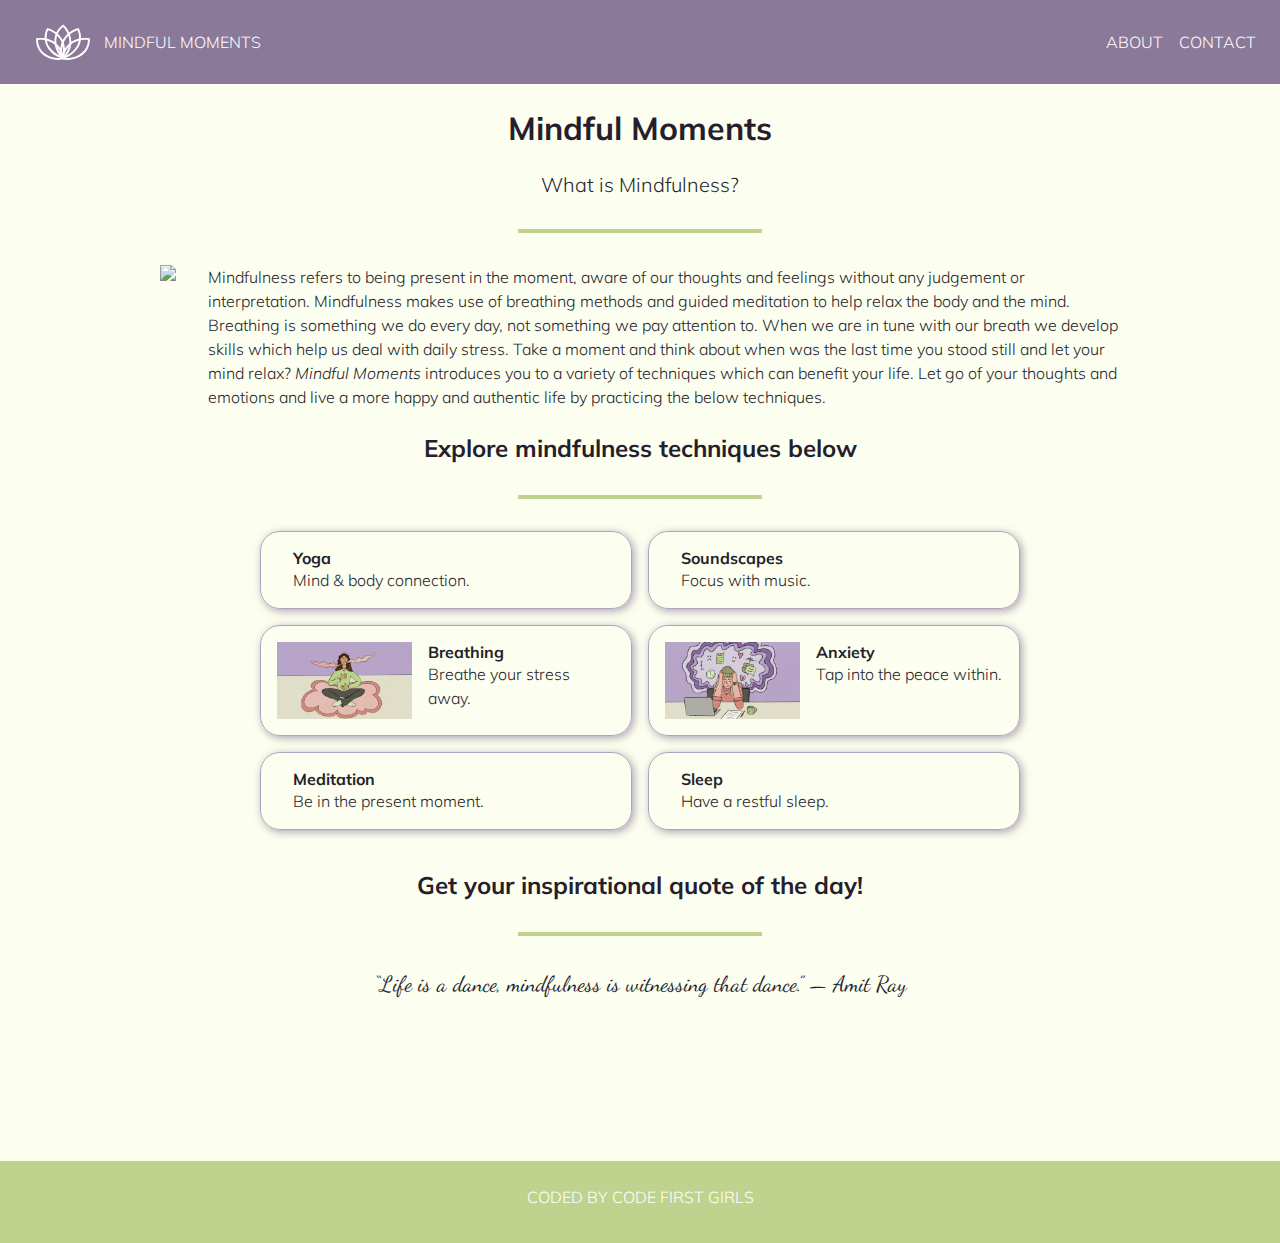
==== commit 280f4b76: "Updated content" ====
--- a/index.html
+++ b/index.html
@@ -81,7 +81,7 @@
             <img src="images/soundscapes.jpg" alt="" />
             <div>
               <h4>Soundscapes</h4>
-              <p class="section-text">Focus with relaxing music.</p>
+              <p class="section-text">Focus with music.</p>
             </div>
           </a>
           <a href="anxiety.html">
--- a/styles/styles.css
+++ b/styles/styles.css
@@ -1,11 +1,20 @@
 @import url("https://fonts.googleapis.com/css2?family=Mulish:wght@300;700&display=swap");
-
+@import url("https://fonts.googleapis.com/css2?family=Dancing+Script&display=swap");
+:root {
+  --headercolour: #8a7998;
+  --footercolour: #bfd38f;
+  --textcolour: #261e2d;
+  --iconscolour: #d2897b;
+  --buttoncolour: #b2a2c2;
+  --buttonhover: #6b5380;
+  --backgroundcolour: #fcffef;
+}
 * {
   margin: 0;
   padding: 0;
 }
 body {
-  color: #261e2d;
+  color: var(--textcolour);
   font-family: "Mulish", sans-serif;
   font-weight: 300;
   font-size: 16px;
@@ -13,7 +22,7 @@
   background-repeat: no-repeat;
   background-size: 100%;
   background-position: right 56px;
-  background-color: #fcffef;
+  background-color: var(--backgroundcolour);
 }
 
 .main-container {
@@ -22,7 +31,7 @@
 }
 
 nav {
-  background-color: #8a7998;
+  background-color: var(--headercolour);
   display: flex;
   justify-content: space-between;
   align-items: center;
@@ -72,15 +81,25 @@
 
 a {
   text-decoration: none;
-  color: #261e2d;
+  color: var(--textcolour);
 }
 
 img {
   display: block;
 }
 
+ul {
+  list-style: none;
+  text-align: left;
+}
+li label {
+  color: white;
+  font-size: 16px;
+  padding: 6px;
+}
+
 hr {
-  border: 2px solid #bfd38f;
+  border: 2px solid var(--footercolour);
   width: 240px;
   margin: 32px auto;
 }
@@ -127,35 +146,39 @@
   margin-bottom: 16px;
   padding: 16px;
   border-radius: 20px;
-  border: 1px solid #b2a2c2;
+  border: 1px solid var(--buttoncolour);
   box-shadow: 2px 2px 8px rgba(138, 121, 152, 0.7); /*#8a7998*/
 }
 .flexbox-container a:hover {
-  color: #8a7998;
+  color: var(--buttonhover);
 }
 
 .meditation-container,
-.sleep-container {
+.sleep-container,
+.anxiety-container {
   display: flex;
   max-width: 960px;
   margin: 0 auto;
 }
+.anxiety-container .column-left {
+  max-width: 50%;
+}
+
 .meditation-container .step,
-.sleep-container .step {
+.sleep-container .step,
+.anxiety-container .step {
   padding: 4px;
 }
 
-.sleep-container {
-  display: flex;
-}
 .column-left {
   margin-right: 10px;
 }
 
 .sleep-container .fa,
-.meditation-container .fa {
+.meditation-container .fa,
+.anxiety-container .fa {
   font-size: 24px;
-  color: #d2897b;
+  color: var(--iconscolour);
   margin-right: 6px;
   line-height: 1.5;
 }
@@ -181,33 +204,44 @@
   max-width: 800px;
   margin: 0 auto;
 }
+.yoga-container {
+  display: flex;
+  justify-content: space-around;
+  margin: 0 auto;
+  padding: 40px;
+  max-width: 480px;
+  color: white;
+  background-color: var(--buttoncolour);
+  border-radius: 20px;
+}
+.yoga-container h4 {
+  margin-bottom: 8px;
+}
+
+.yoga-container [type="checkbox"] {
+  width: 20px;
+  height: 20px;
+}
 
 .image-container button,
 .image-container-contact button {
-  font-size: 14px;
   display: inline;
-  background-color: #b2a2c2;
-  color: white;
+  background-color: var(--buttoncolour);
+  color: white;
+  font-size: 16px;
+  margin: 0 auto;
+  margin-bottom: 20px;
   transition: all 200ms ease-in-out;
-  margin: 10px auto;
-  margin-right: 10px;
   padding: 16px;
   border: 0;
   border-radius: 30px;
   width: 160px;
   outline: none;
-  font-size: 14px;
   cursor: pointer;
 }
 
-.image-container button,
-.image-container-contact button {
-  margin: 0 auto;
-  margin-bottom: 20px;
-}
-
 form button:hover {
-  background-color: #6b5380;
+  background-color: var(--buttonhover);
 }
 
 form {
@@ -219,7 +253,7 @@
   max-width: 448px;
   padding: 0 16px;
   border-radius: 20px;
-  border: 1px solid #b2a2c2;
+  border: 1px solid var(--buttoncolour);
   box-shadow: 2px 2px 8px rgba(138, 121, 152, 0.7); /*#8a7998*/
 }
 form input,
@@ -229,7 +263,9 @@
   padding: 10px;
   outline: none;
   resize: none;
-}
+  font-size: 16px;
+}
+
 .about-us {
   max-width: 960px;
   margin: 0 auto;
@@ -243,7 +279,7 @@
 
 footer {
   color: white;
-  background-color: #bfd38f;
+  background-color: var(--footercolour);
   padding: 24px 0;
   text-align: center;
   width: 100%;
@@ -257,45 +293,17 @@
 }
 
 footer a:hover {
-  color: #8a7998;
+  color: var(--buttonhover);
 }
 footer .fa {
   font-size: 30px;
 }
 
-li label {
-  color: white;
-  font-size: 16px;
-  padding: 8px;
-}
-h4,
-ul {
-  list-style: none;
-  text-align: left;
-}
-
-.yoga-container {
-  display: flex;
-  justify-content: space-around;
-  margin: 0 auto;
-  padding: 24px;
-  max-width: 480px;
-  color: white;
-  background-color: #b2a2c2;
-  border-radius: 20px;
-}
-.yoga-container h4 {
-  margin-bottom: 8px;
-}
-
-input[type="checkbox"] {
-  cursor: pointer;
-}
 #quote,
 .quote-header {
   text-align: center;
-  margin-top: 24px;
-}
-/*.recipe {
-  display: none;
-}*/
+}
+#quote {
+  font-family: "Dancing Script", cursive;
+  font-size: 22px;
+}
--- a/styles/tablet.css
+++ b/styles/tablet.css
@@ -43,6 +43,22 @@
   .image-container p {
     margin-top: 12px;
   }
+  .image-container button {
+    font-size: 14px;
+  }
+  .image-container img,
+  .image-container-contact img {
+    max-height: none;
+  }
+  .meditation-container .fa {
+    font-size: 18px;
+  }
+  .yoga-container {
+    padding: 24px;
+  }
+  .yoga-container li label {
+    font-size: 12px;
+  }
 
   .videos,
   .sleep-videos {
@@ -51,6 +67,9 @@
   .videos iframe,
   .sleep-videos iframe {
     width: 100%;
+  }
+  .videos h2 {
+    margin: 16px;
   }
 
   .last-item {
@@ -69,10 +88,9 @@
     margin-top: 32px;
     width: 80%;
   }
-
-  .image-container img,
-  .image-container-contact img {
-    max-height: none;
+  form input,
+  form textarea {
+    font-size: 14px;
   }
 
   footer a,
@@ -82,11 +100,7 @@
   footer .fa {
     font-size: 20px;
   }
-
-  .meditation-container .fa {
-    font-size: 18px;
-  }
-  .yoga-container li label {
-    font-size: 12px;
+  #quote {
+    font-size: 20px;
   }
 }
--- a/styles/mobile.css
+++ b/styles/mobile.css
@@ -54,6 +54,36 @@
     flex-direction: column;
     gap: 0;
   }
+  .anxiety-container,
+  .sleep-container,
+  .meditation-container {
+    flex-direction: column;
+  }
+  .anxiety-container .column-left {
+    max-width: none;
+  }
+  .meditation-container .fa {
+    font-size: 16px;
+  }
+  .yoga-container label {
+    font-size: 12px;
+  }
+  .yoga-container {
+    flex-direction: column;
+    max-width: 240px;
+    padding: 16px;
+  }
+  .yoga-container li label {
+    padding: 0;
+    margin: 6px;
+    margin-top: -200px;
+  }
+  .yoga-container h4 {
+    text-align: left;
+  }
+  .yoga-container div.column.row1 {
+    margin: 12px;
+  }
 
   .videos,
   .sleep-videos {
@@ -62,6 +92,9 @@
   .videos iframe,
   .sleep-videos iframe {
     max-width: 100%;
+  }
+  .videos h2 {
+    margin: 16px;
   }
 
   .step {
@@ -77,6 +110,13 @@
     margin-top: 24px;
     width: 90%;
   }
+  form input,
+  form textarea {
+    font-size: 12px;
+  }
+  .image-container button {
+    font-size: 12px;
+  }
 
   footer .fa {
     font-size: 18px;
@@ -90,21 +130,12 @@
   .about-us p {
     margin: 16px;
   }
-  .meditation-container .fa {
-    font-size: 16px;
-  }
 
   .quote-header {
     text-align: center;
-    margin-top: 280px;
+    margin-top: 300px;
   }
-  .yoga-container label {
-    font-size: 12px;
-  }
-  .yoga-container {
-    padding: 12px;
-  }
-  .yoga-container li label {
-    padding: 0;
+  #quote {
+    font-size: 18px;
   }
 }
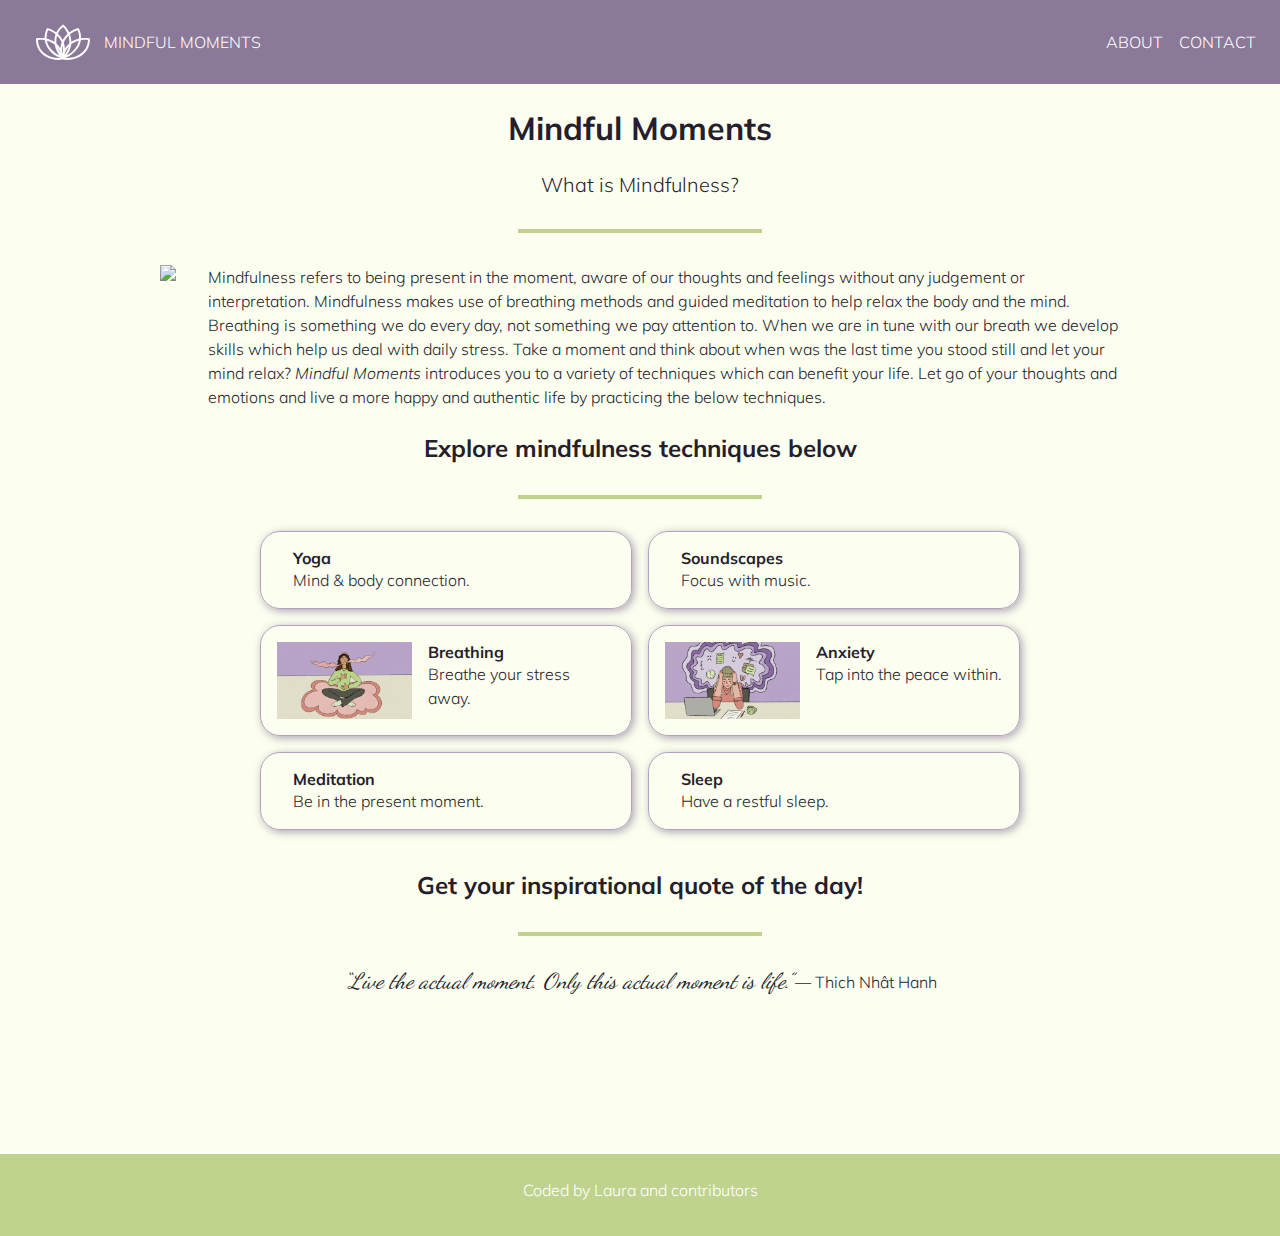
==== commit 3968c5ea: "Changed footer content" ====
--- a/index.html
+++ b/index.html
@@ -103,16 +103,19 @@
 
       <h2 class="quote-header">Get your inspirational quote of the day!</h2>
       <hr />
-      <p id="quote">
-        Lorem ipsum, dolor sit amet consectetur adipisicing elit. Dolores
-        explicabo itaque quo eveniet. Modi harum nobis nostrum similique optio
-        aspernatur soluta minima cumque? Magnam incidunt odit animi, quae
-        nostrum impedit!
-      </p>
+      <blockquote></blockquote>
     </div>
 
     <footer>
-      <p>CODED BY <a href="https://codefirstgirls.com">CODE FIRST GIRLS</a></p>
+      <p>
+        Coded by
+        <a href="https://github.com/laura-dumitru" target="_blank">Laura</a> and
+        <a
+          href="https://github.com/laura-dumitru/code-first-girls-team-project/network/members"
+          target="_blank"
+          >contributors</a
+        >
+      </p>
       <a
         href="https://github.com/laura-dumitru/code-first-girls-team-project"
         target="_blank"
--- a/styles/styles.css
+++ b/styles/styles.css
@@ -92,11 +92,6 @@
   list-style: none;
   text-align: left;
 }
-li label {
-  color: white;
-  font-size: 16px;
-  padding: 6px;
-}
 
 hr {
   border: 2px solid var(--footercolour);
@@ -200,27 +195,37 @@
 }
 
 .yoga-container {
-  text-align: center;
-  max-width: 800px;
-  margin: 0 auto;
-}
-.yoga-container {
-  display: flex;
-  justify-content: space-around;
-  margin: 0 auto;
-  padding: 40px;
-  max-width: 480px;
-  color: white;
+  display: flex;
+  justify-content: center;
+  gap: 16px;
+  max-width: 640px;
+  margin: 0 auto;
+  color: white;
+}
+.yoga-container div {
+  padding: 24px;
   background-color: var(--buttoncolour);
   border-radius: 20px;
 }
+.yoga-container div:hover {
+  background: var(--buttonhover);
+  transition: all 200ms ease-in-out;
+}
 .yoga-container h4 {
-  margin-bottom: 8px;
-}
-
+  margin-bottom: 12px;
+}
 .yoga-container [type="checkbox"] {
-  width: 20px;
-  height: 20px;
+  width: 16px;
+  height: 16px;
+  margin: 4px 0;
+  cursor: pointer;
+}
+.yoga-container label {
+  color: white;
+  position: relative;
+  top: -4px;
+  font-size: 16px;
+  padding-left: 8px;
 }
 
 .image-container button,
@@ -277,6 +282,19 @@
   display: block;
 }
 
+blockquote {
+  text-align: center;
+}
+blockquote i {
+  max-width: 960px;
+  margin: 0 auto;
+  font-family: "Dancing Script", cursive;
+  font-size: 22px;
+}
+blockquote cite {
+  font-style: normal;
+}
+
 footer {
   color: white;
   background-color: var(--footercolour);
@@ -298,12 +316,3 @@
 footer .fa {
   font-size: 30px;
 }
-
-#quote,
-.quote-header {
-  text-align: center;
-}
-#quote {
-  font-family: "Dancing Script", cursive;
-  font-size: 22px;
-}
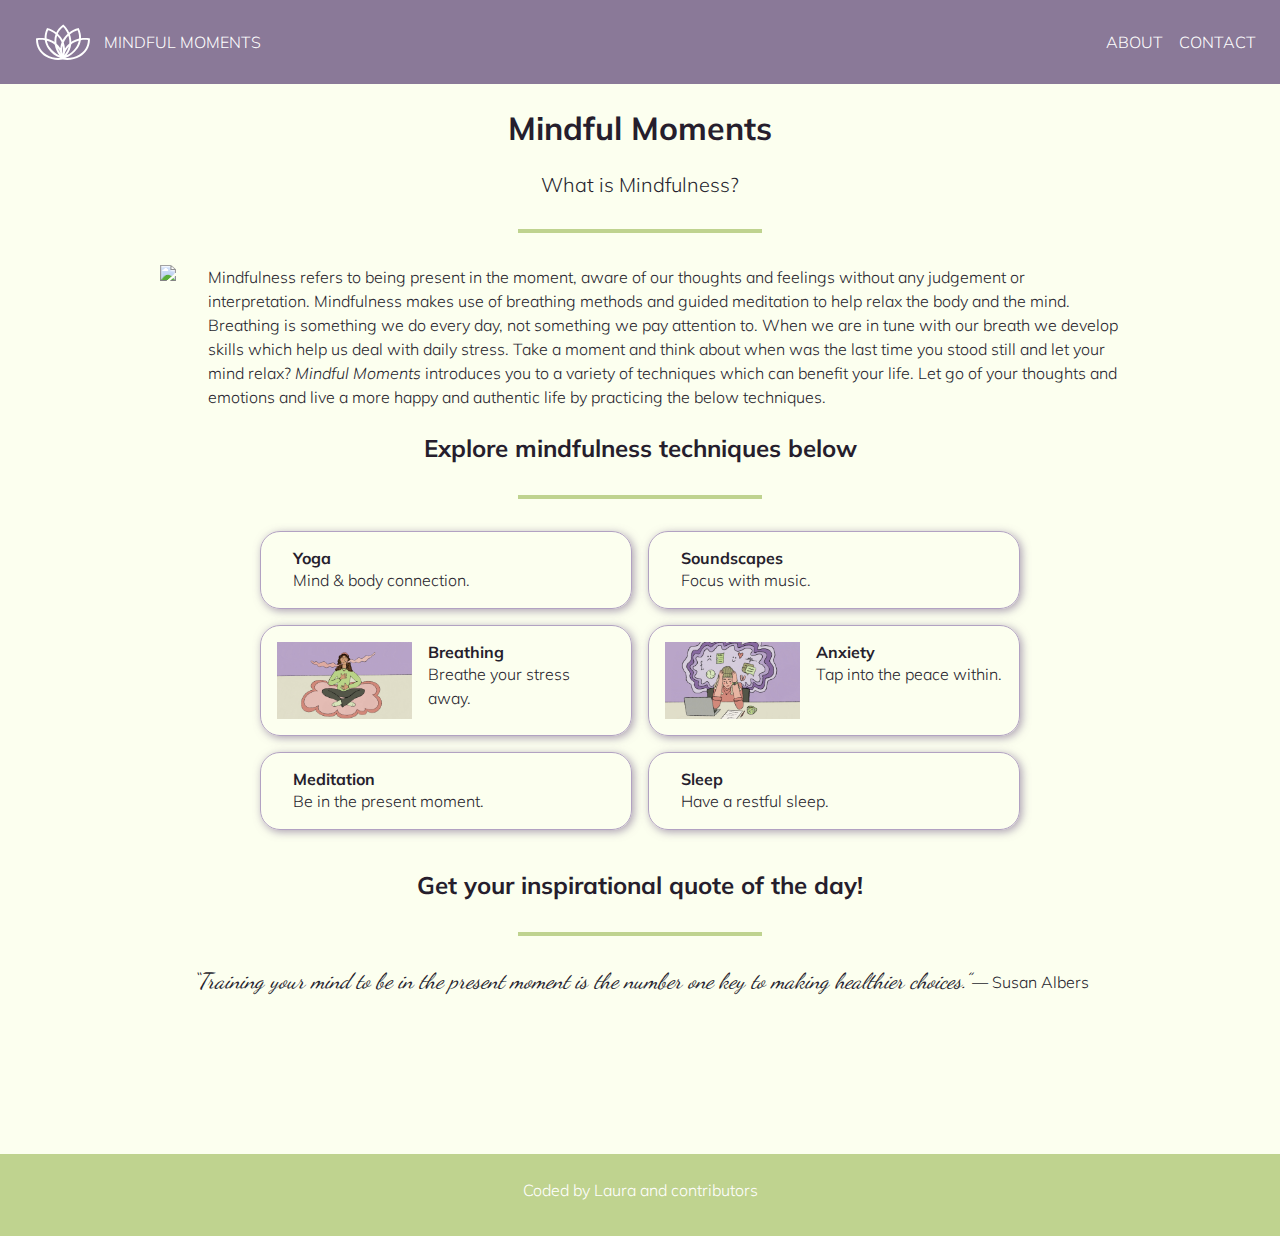
==== commit be3e9286: "Changed HTML document title" ====
--- a/index.html
+++ b/index.html
@@ -8,7 +8,7 @@
     <link href="styles/tablet.css" rel="stylesheet" />
     <link href="styles/mobile.css" rel="stylesheet" />
 
-    <title>Document</title>
+    <title>Mindful Moments</title>
   </head>
 
   <body>
